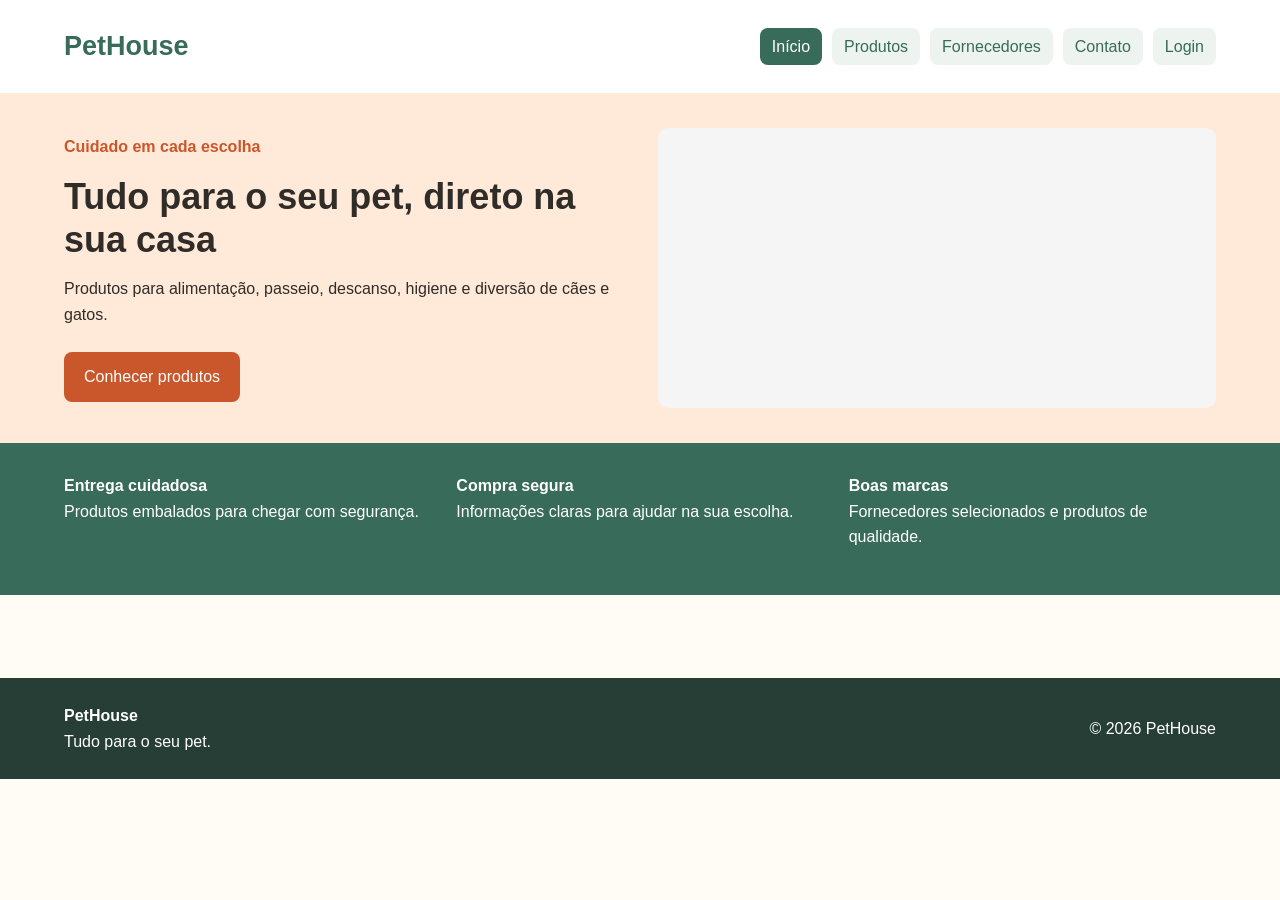
==== index.html @ 652db8f7 "Corrigir CSS e conflitos do Git no PetHouse; simplificar HTML" ====
<!DOCTYPE html>
<html lang="pt-BR">
<head>
  <meta charset="UTF-8">
  <meta name="viewport" content="width=device-width, initial-scale=1">
  <title>Início | PetHouse</title>
  <link rel="stylesheet" href="css/style.css">
</head>
<body>
  
  <header class="cabecalho">
    <a class="marca" href="index.html">PetHouse</a>
    <nav aria-label="Menu principal">
      <a href="index.html" aria-current="page">Início</a>
      <a href="produtos.html">Produtos</a>
      <a href="fornecedores.html">Fornecedores</a>
      <a href="contato.html">Contato</a>
      <a href="login.html">Login</a>
    </nav>
  </header>

  <main>
    <section class="hero" id="inicio">
      <div class="texto-intro">
        <p class="destaque">Cuidado em cada escolha</p>
        <h1>Tudo para o seu pet, direto na sua casa</h1>
        <p>Produtos para alimentação, passeio, descanso, higiene e diversão de cães e gatos.</p>
        <a class="botao" href="produtos.html">Conhecer produtos</a>
      </div>
      <figure class="pets" aria-label="Espaço para imagem"></figure>
    </section>

    <ul class="vantagens">
      <li><strong>Entrega cuidadosa</strong><p>Produtos embalados para chegar com segurança.</p></li>
      <li><strong>Compra segura</strong><p>Informações claras para ajudar na sua escolha.</p></li>
      <li><strong>Boas marcas</strong><p>Fornecedores selecionados e produtos de qualidade.</p></li>
    </ul>
  </main>

  <footer>
    <p><strong>PetHouse</strong><br>Tudo para o seu pet.</p>
    <p>© 2026 PetHouse</p>
  </footer>
</body>
</html>
---- css/style.css ----
* {
  box-sizing: border-box;
}

body {
  margin: 0;
  background: #fffbf5;
  color: #302c28;
  font-family: Arial, sans-serif;
  line-height: 1.6;
}

a {
  color: #386b5a;
}

h1, h2, p {
  margin: 0 0 15px;
}

h1 {
  font-size: 36px;
  line-height: 1.2;
}

h2 {
  font-size: 19px;
}

.cabecalho, footer {
  display: flex;
  justify-content: space-between;
  align-items: center;
  gap: 20px;
  padding: 25px 5%;
  background: white;
}

.marca {
  font-size: 27px;
  font-weight: bold;
  text-decoration: none;
}

nav {
  display: flex;
  flex-wrap: wrap;
  gap: 10px;
}

nav a {
  padding: 6px 12px;
  background: #edf4ef;
  border-radius: 8px;
  text-decoration: none;
}

nav a:hover, nav a[aria-current="page"] {
  background: #386b5a;
  color: white;
}

main {
  min-height: 65vh;
}

section {
  padding: 35px 5%;
}

.destaque, .preco {
  color: #c9572b;
  font-weight: bold;
}

.botao {
  display: inline-block;
  margin-top: 10px;
  padding: 12px 20px;
  border: 0;
  border-radius: 8px;
  background: #c9572b;
  color: white;
  font-size: 16px;
  text-decoration: none;
  cursor: pointer;
}

.hero, .contato {
  display: flex;
  align-items: center;
  gap: 35px;
}

.hero {
  background: #ffe9d9;
}

.hero .texto-intro, .hero figure, .contato .texto-intro, address {
  flex: 1;
}

figure {
  margin: 0;
  height: 160px;
  border-radius: 10px;
  background: #f5f5f5;
}

.pets {
  height: 280px;
}

ul {
  list-style: none;
  padding: 0;
  margin: 0;
}

.vantagens {
  display: flex;
  gap: 25px;
  padding: 30px 5%;
  background: #386b5a;
  color: white;
}

.vantagens li {
  flex: 1;
}

.produtos {
  display: grid;
  grid-template-columns: 1fr 1fr 1fr;
  gap: 20px;
}

.produtos li, address, form {
  padding: 20px;
  border: 1px solid #e8dfd3;
  border-radius: 15px;
  background: white;
}

.produtos img {
  width: 100%;
  height: 200px;
  object-fit: contain;
  margin-bottom: 15px;
}

.titulo {
  margin-bottom: 20px;
}

.categoria {
  color: #6b6259;
  font-size: 13px;
}

.preco {
  font-size: 20px;
}

address {
  font-style: normal;
  overflow-wrap: anywhere;
}

.login {
  max-width: 550px;
  margin: auto;
}

label {
  display: block;
  margin-bottom: 5px;
}

input {
  width: 100%;
  padding: 10px;
  margin-bottom: 15px;
  border: 1px solid #aaa;
  border-radius: 5px;
  font-size: 16px;
}

footer {
  background: #263e36;
  color: white;
}

footer p {
  margin: 0;
}

@media (max-width: 700px) {
  .cabecalho, footer, .hero, .contato, .vantagens {
    flex-direction: column;
    align-items: stretch;
  }

  .produtos {
    grid-template-columns: 1fr;
  }

  .hero figure {
    flex: auto;
  }
}
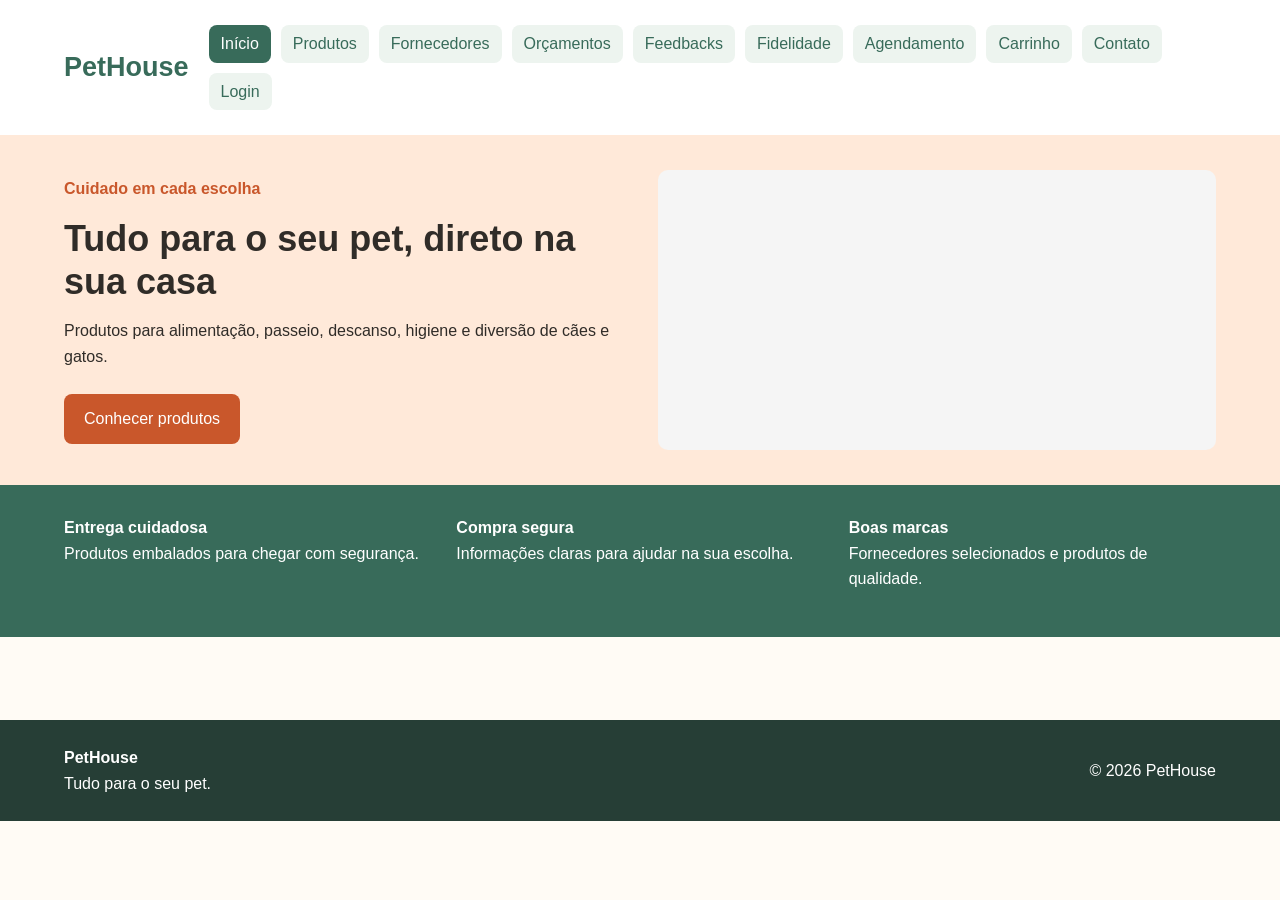
==== commit 13525d52: "Adicionar todas as paginas do ZIP e restaurar navegacao completa" ====
--- a/index.html
+++ b/index.html
@@ -14,6 +14,11 @@
       <a href="index.html" aria-current="page">Início</a>
       <a href="produtos.html">Produtos</a>
       <a href="fornecedores.html">Fornecedores</a>
+      <a href="orcamentos.html">Orçamentos</a>
+      <a href="feedbacks.html">Feedbacks</a>
+      <a href="fidelidade.html">Fidelidade</a>
+      <a href="agendamento.html">Agendamento</a>
+      <a href="carrinho.html">Carrinho</a>
       <a href="contato.html">Contato</a>
       <a href="login.html">Login</a>
     </nav>
--- a/css/style.css
+++ b/css/style.css
@@ -210,3 +210,73 @@
     flex: auto;
   }
 }
+
+form {
+  max-width: 650px;
+}
+
+select, textarea {
+  width: 100%;
+  padding: 10px;
+  margin-bottom: 15px;
+  border: 1px solid #aaa;
+  border-radius: 5px;
+  font-family: Arial, sans-serif;
+  font-size: 16px;
+}
+
+.cartoes {
+  display: grid;
+  grid-template-columns: 1fr 1fr 1fr;
+  gap: 20px;
+}
+
+.cartoes li {
+  padding: 20px;
+  border: 1px solid #e8dfd3;
+  border-radius: 15px;
+  background: white;
+}
+
+.tabela {
+  overflow-x: auto;
+  margin-bottom: 20px;
+}
+
+table {
+  width: 100%;
+  border-collapse: collapse;
+  background: white;
+}
+
+th, td {
+  padding: 12px;
+  border: 1px solid #e8dfd3;
+  text-align: left;
+}
+
+th {
+  background: #edf4ef;
+}
+
+td input {
+  width: 80px;
+  margin: 0;
+}
+
+progress {
+  width: 100%;
+  height: 20px;
+}
+
+.total {
+  color: #c9572b;
+  font-size: 20px;
+  font-weight: bold;
+}
+
+@media (max-width: 700px) {
+  .cartoes {
+    grid-template-columns: 1fr;
+  }
+}
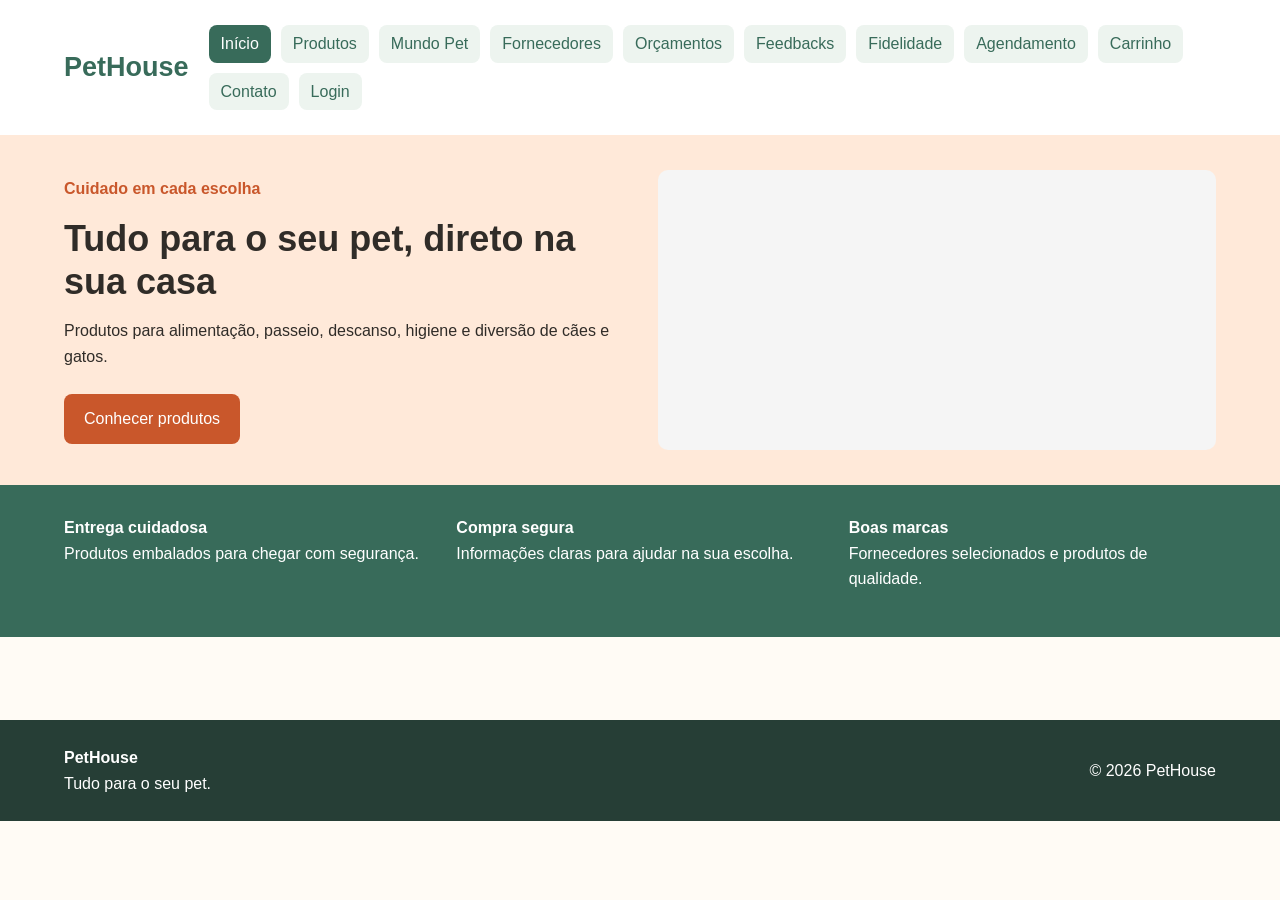
==== commit 759166b2: "Atualização do site PetHouse" ====
--- a/index.html
+++ b/index.html
@@ -13,6 +13,7 @@
     <nav aria-label="Menu principal">
       <a href="index.html" aria-current="page">Início</a>
       <a href="produtos.html">Produtos</a>
+      <a href="mundo-pet.html">Mundo Pet</a>
       <a href="fornecedores.html">Fornecedores</a>
       <a href="orcamentos.html">Orçamentos</a>
       <a href="feedbacks.html">Feedbacks</a>
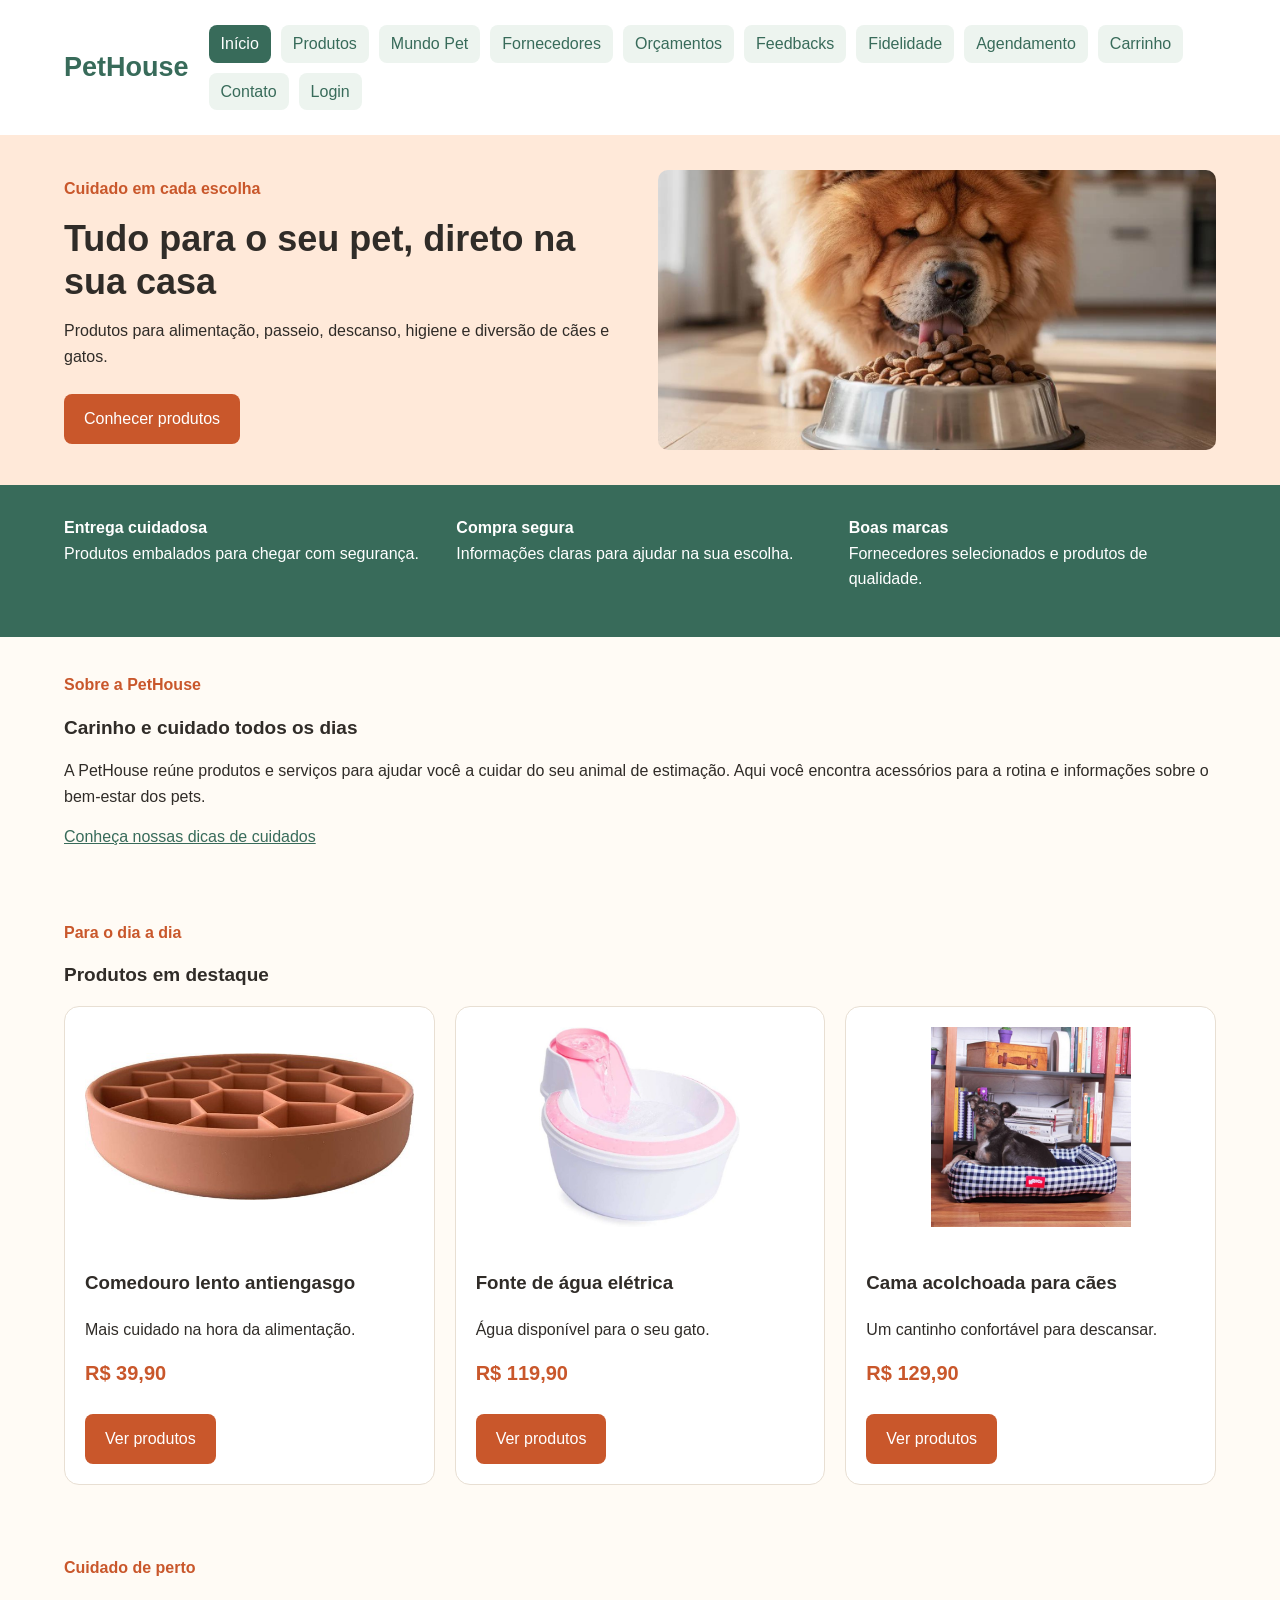
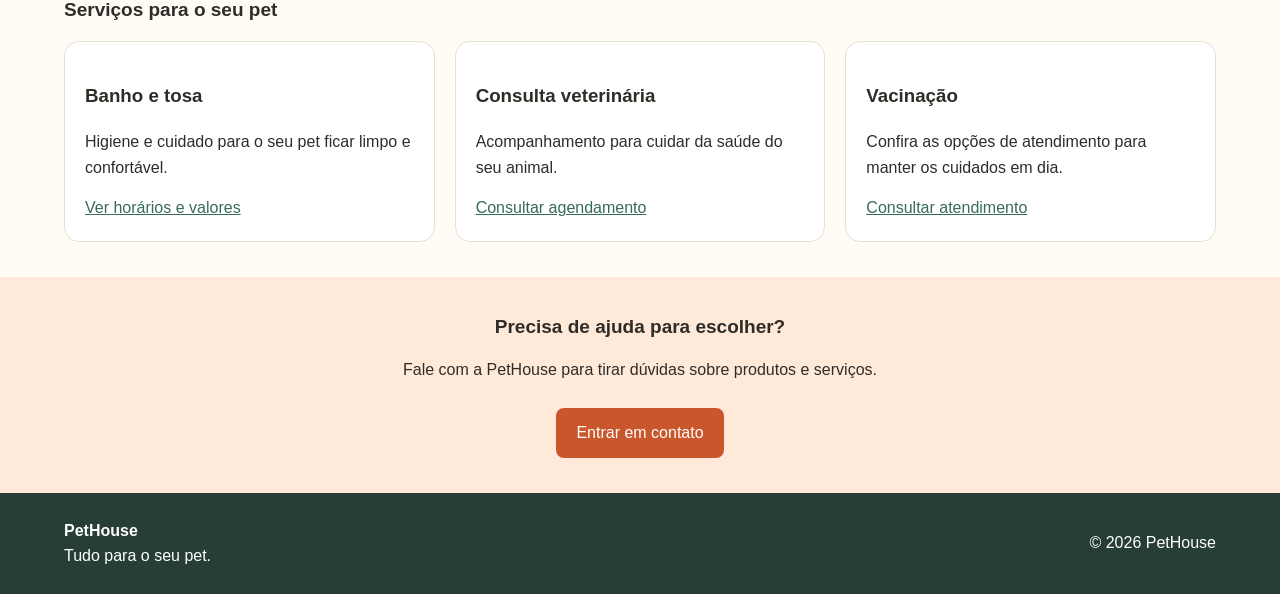
==== commit 6396ceb4: "Atualização do site PetHouse" ====
--- a/index.html
+++ b/index.html
@@ -4,6 +4,7 @@
   <meta charset="UTF-8">
   <meta name="viewport" content="width=device-width, initial-scale=1">
   <title>Início | PetHouse</title>
+  <meta name="description" content="Conheça os produtos, serviços e dicas de cuidados da PetHouse para o seu pet.">
   <link rel="stylesheet" href="css/style.css">
 </head>
 <body>
@@ -33,7 +34,9 @@
         <p>Produtos para alimentação, passeio, descanso, higiene e diversão de cães e gatos.</p>
         <a class="botao" href="produtos.html">Conhecer produtos</a>
       </div>
-      <figure class="pets" aria-label="Espaço para imagem"></figure>
+      <figure class="pets">
+        <img src="imagens/chowchow.jpg" alt="Cachorro Chow Chow comendo ração">
+      </figure>
     </section>
 
     <ul class="vantagens">
@@ -41,6 +44,69 @@
       <li><strong>Compra segura</strong><p>Informações claras para ajudar na sua escolha.</p></li>
       <li><strong>Boas marcas</strong><p>Fornecedores selecionados e produtos de qualidade.</p></li>
     </ul>
+
+    <section>
+      <p class="destaque">Sobre a PetHouse</p>
+      <h2>Carinho e cuidado todos os dias</h2>
+      <p>A PetHouse reúne produtos e serviços para ajudar você a cuidar do seu animal de estimação. Aqui você encontra acessórios para a rotina e informações sobre o bem-estar dos pets.</p>
+      <a href="mundo-pet.html">Conheça nossas dicas de cuidados</a>
+    </section>
+
+    <section>
+      <p class="destaque">Para o dia a dia</p>
+      <h2>Produtos em destaque</h2>
+      <ul class="produtos">
+        <li>
+          <img src="imagens/comedouro.jpg" alt="Comedouro lento para cães" loading="lazy">
+          <h3>Comedouro lento antiengasgo</h3>
+          <p>Mais cuidado na hora da alimentação.</p>
+          <p class="preco">R$ 39,90</p>
+          <a class="botao" href="produtos.html">Ver produtos</a>
+        </li>
+        <li>
+          <img src="imagens/fonte.jpg" alt="Fonte de água para gatos" loading="lazy">
+          <h3>Fonte de água elétrica</h3>
+          <p>Água disponível para o seu gato.</p>
+          <p class="preco">R$ 119,90</p>
+          <a class="botao" href="produtos.html">Ver produtos</a>
+        </li>
+        <li>
+          <img src="imagens/cama.jpg" alt="Cama acolchoada para cães" loading="lazy">
+          <h3>Cama acolchoada para cães</h3>
+          <p>Um cantinho confortável para descansar.</p>
+          <p class="preco">R$ 129,90</p>
+          <a class="botao" href="produtos.html">Ver produtos</a>
+        </li>
+      </ul>
+    </section>
+
+    <section>
+      <p class="destaque">Cuidado de perto</p>
+      <h2>Serviços para o seu pet</h2>
+      <ul class="cartoes">
+        <li>
+          <h3>Banho e tosa</h3>
+          <p>Higiene e cuidado para o seu pet ficar limpo e confortável.</p>
+          <a href="agendamento.html">Ver horários e valores</a>
+        </li>
+        <li>
+          <h3>Consulta veterinária</h3>
+          <p>Acompanhamento para cuidar da saúde do seu animal.</p>
+          <a href="agendamento.html">Consultar agendamento</a>
+        </li>
+        <li>
+          <h3>Vacinação</h3>
+          <p>Confira as opções de atendimento para manter os cuidados em dia.</p>
+          <a href="agendamento.html">Consultar atendimento</a>
+        </li>
+      </ul>
+    </section>
+
+    <section class="chamada">
+      <h2>Precisa de ajuda para escolher?</h2>
+      <p>Fale com a PetHouse para tirar dúvidas sobre produtos e serviços.</p>
+      <a class="botao" href="contato.html">Entrar em contato</a>
+    </section>
   </main>
 
   <footer>
--- a/css/style.css
+++ b/css/style.css
@@ -110,6 +110,22 @@
 
 .pets {
   height: 280px;
+  overflow: hidden;
+}
+
+.pets img {
+  width: 100%;
+  height: 100%;
+  object-fit: cover;
+}
+
+.hero .texto-intro, .hero .pets {
+  min-width: 0;
+}
+
+.chamada {
+  text-align: center;
+  background: #ffe9d9;
 }
 
 ul {
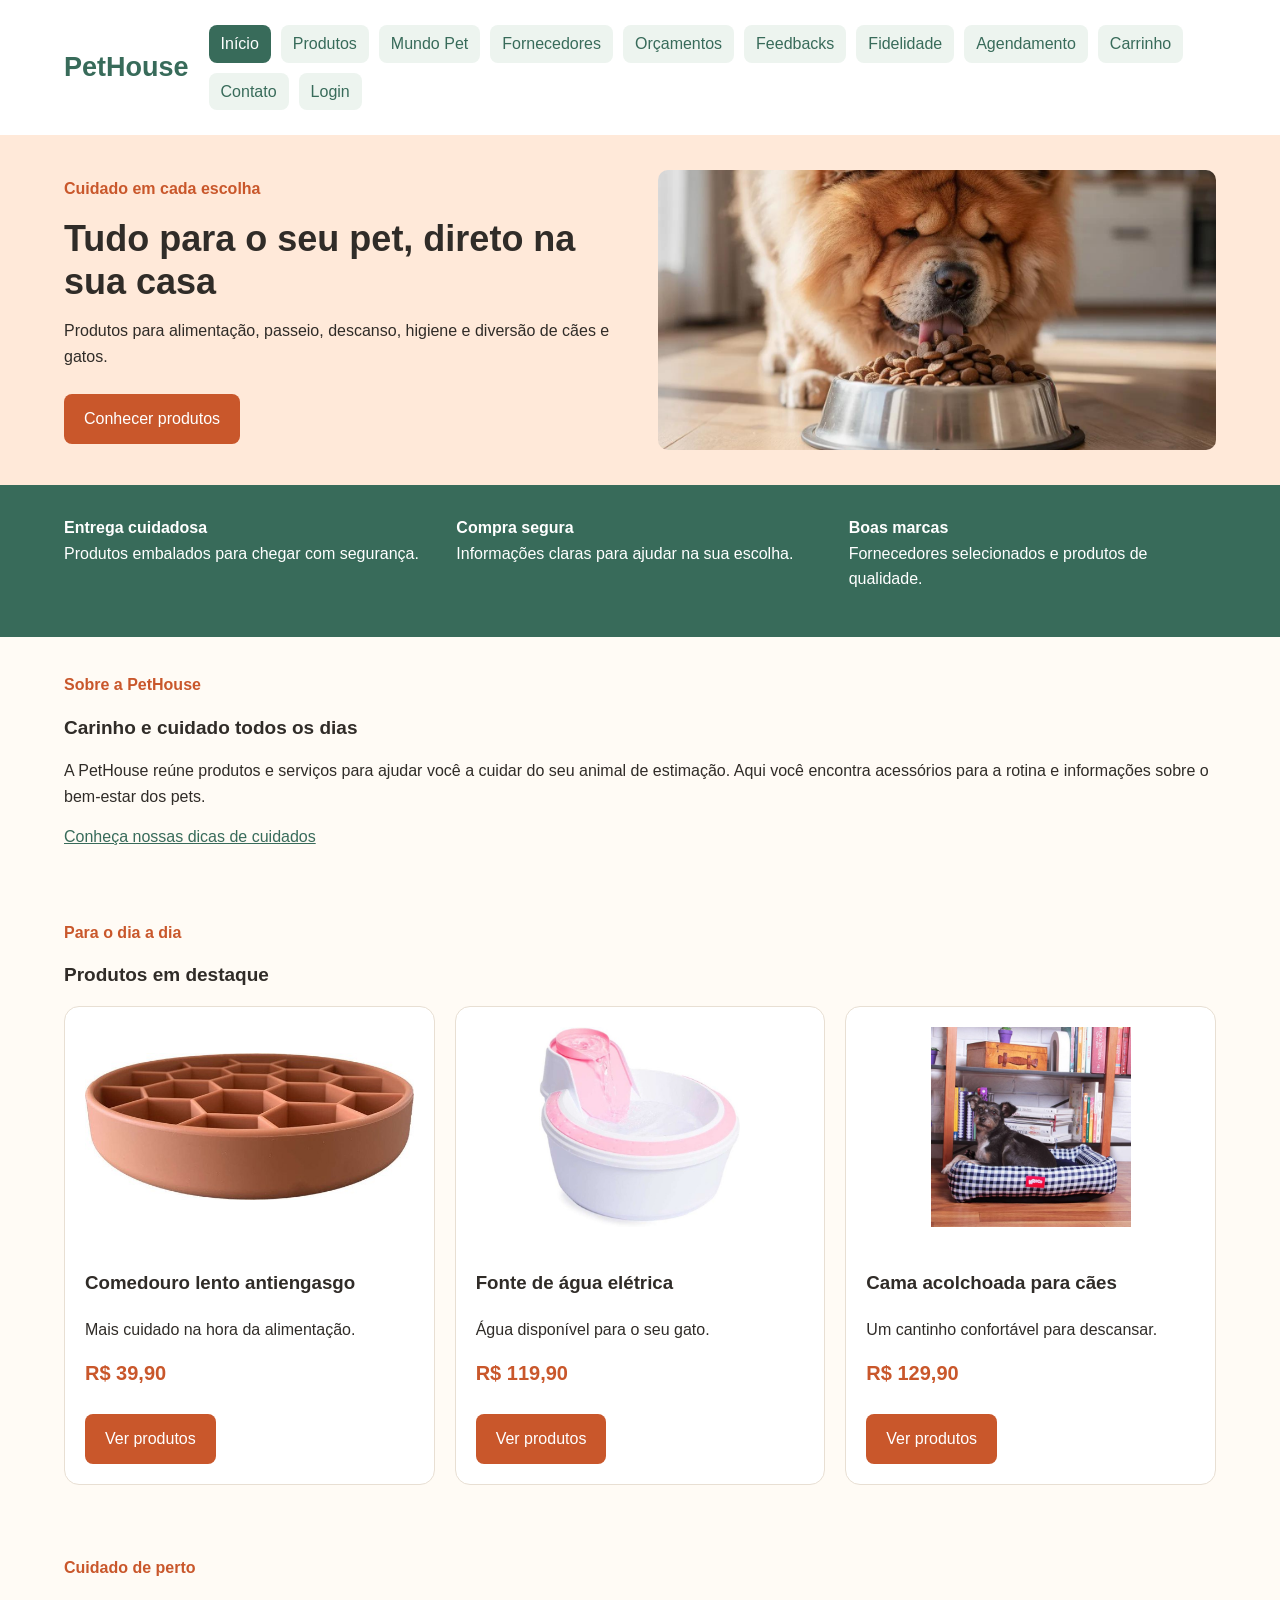
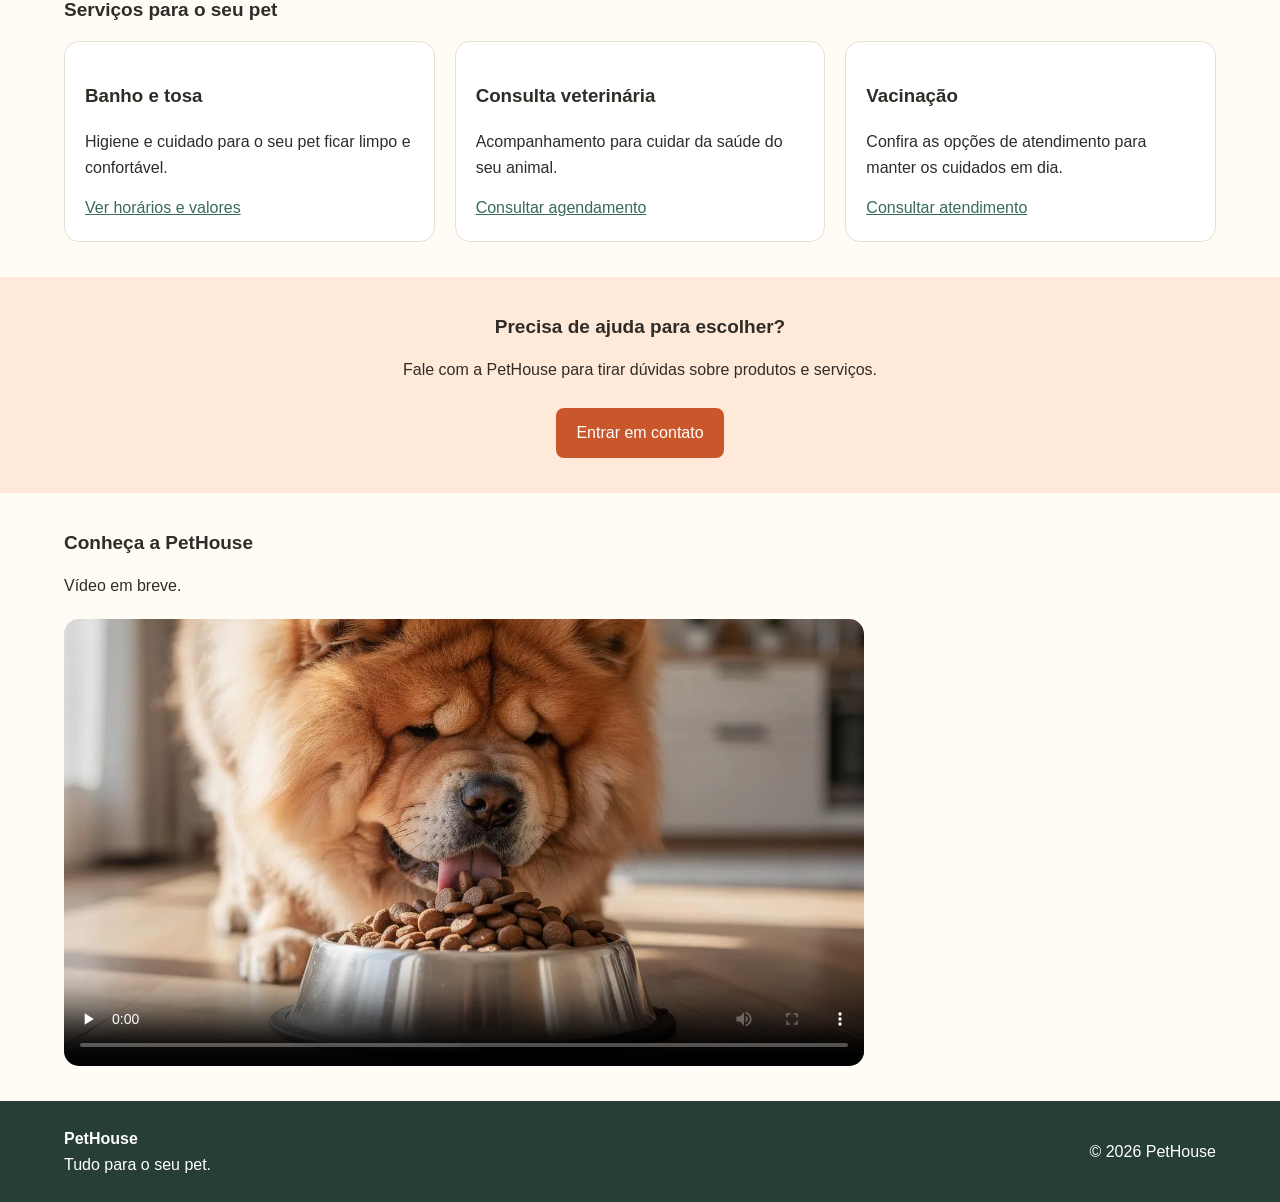
==== commit 60e9d4a5: "Atualização do site PetHouse" ====
--- a/index.html
+++ b/index.html
@@ -107,6 +107,14 @@
       <p>Fale com a PetHouse para tirar dúvidas sobre produtos e serviços.</p>
       <a class="botao" href="contato.html">Entrar em contato</a>
     </section>
+    <section>
+      <h2>Conheça a PetHouse</h2>
+      <p>Vídeo em breve.</p>
+      <video controls preload="none" poster="imagens/chowchow.jpg" aria-label="Conheça a PetHouse">
+        <source src="videos/apresentacao.mp4" type="video/mp4">
+        Seu navegador não suporta vídeo. <a href="videos/apresentacao.mp4">Baixar o vídeo</a>.
+      </video>
+    </section>
   </main>
 
   <footer>
--- a/css/style.css
+++ b/css/style.css
@@ -1,3 +1,17 @@
+:root {
+  --cor-primaria: #386b5a;
+  --cor-destaque: #c9572b;
+  --cor-fundo: #fffbf5;
+  --cor-texto: #302c28;
+  --cor-rodape: #263e36;
+  --cor-nav-bg: #edf4ef;
+  --cor-borda: #e8dfd3;
+  --cor-hero: #ffe9d9;
+  --cor-categoria: #6b6259;
+  --raio-card: 15px;
+  --raio-botao: 8px;
+  --padding-secao: 35px 5%;
+}
 
 * {
   box-sizing: border-box;
@@ -5,14 +19,14 @@
 
 body {
   margin: 0;
-  background: #fffbf5;
-  color: #302c28;
+  background: var(--cor-fundo);
+  color: var(--cor-texto);
   font-family: Arial, sans-serif;
   line-height: 1.6;
 }
 
 a {
-  color: #386b5a;
+  color: var(--cor-primaria);
 }
 
 h1, h2, p {
@@ -51,13 +65,13 @@
 
 nav a {
   padding: 6px 12px;
-  background: #edf4ef;
-  border-radius: 8px;
+  background: var(--cor-nav-bg);
+  border-radius: var(--raio-botao);
   text-decoration: none;
 }
 
 nav a:hover, nav a[aria-current="page"] {
-  background: #386b5a;
+  background: var(--cor-primaria);
   color: white;
 }
 
@@ -66,11 +80,11 @@
 }
 
 section {
-  padding: 35px 5%;
+  padding: var(--padding-secao);
 }
 
 .destaque, .preco {
-  color: #c9572b;
+  color: var(--cor-destaque);
   font-weight: bold;
 }
 
@@ -79,8 +93,8 @@
   margin-top: 10px;
   padding: 12px 20px;
   border: 0;
-  border-radius: 8px;
-  background: #c9572b;
+  border-radius: var(--raio-botao);
+  background: var(--cor-destaque);
   color: white;
   font-size: 16px;
   text-decoration: none;
@@ -94,7 +108,7 @@
 }
 
 .hero {
-  background: #ffe9d9;
+  background: var(--cor-hero);
 }
 
 .hero .texto-intro, .hero figure, .contato .texto-intro, address {
@@ -125,7 +139,7 @@
 
 .chamada {
   text-align: center;
-  background: #ffe9d9;
+  background: var(--cor-hero);
 }
 
 ul {
@@ -138,7 +152,7 @@
   display: flex;
   gap: 25px;
   padding: 30px 5%;
-  background: #386b5a;
+  background: var(--cor-primaria);
   color: white;
 }
 
@@ -154,8 +168,8 @@
 
 .produtos li, address, form {
   padding: 20px;
-  border: 1px solid #e8dfd3;
-  border-radius: 15px;
+  border: 1px solid var(--cor-borda);
+  border-radius: var(--raio-card);
   background: white;
 }
 
@@ -171,7 +185,7 @@
 }
 
 .categoria {
-  color: #6b6259;
+  color: var(--cor-categoria);
   font-size: 13px;
 }
 
@@ -204,7 +218,7 @@
 }
 
 footer {
-  background: #263e36;
+  background: var(--cor-rodape);
   color: white;
 }
 
@@ -249,8 +263,8 @@
 
 .cartoes li {
   padding: 20px;
-  border: 1px solid #e8dfd3;
-  border-radius: 15px;
+  border: 1px solid var(--cor-borda);
+  border-radius: var(--raio-card);
   background: white;
 }
 
@@ -267,12 +281,12 @@
 
 th, td {
   padding: 12px;
-  border: 1px solid #e8dfd3;
+  border: 1px solid var(--cor-borda);
   text-align: left;
 }
 
 th {
-  background: #edf4ef;
+  background: var(--cor-nav-bg);
 }
 
 td input {
@@ -286,7 +300,7 @@
 }
 
 .total {
-  color: #c9572b;
+  color: var(--cor-destaque);
   font-size: 20px;
   font-weight: bold;
 }
@@ -296,3 +310,28 @@
     grid-template-columns: 1fr;
   }
 }
+
+.banner {
+  height: 280px;
+  margin-bottom: 25px;
+  overflow: hidden;
+}
+
+.banner img {
+  width: 100%;
+  height: 100%;
+  object-fit: cover;
+}
+
+video {
+  display: block;
+  width: 100%;
+  max-width: 800px;
+  margin-top: 20px;
+  border-radius: var(--raio-card);
+}
+
+a:focus-visible, input:focus-visible, select:focus-visible, textarea:focus-visible, button:focus-visible {
+  outline: 3px solid var(--cor-destaque);
+  outline-offset: 3px;
+}
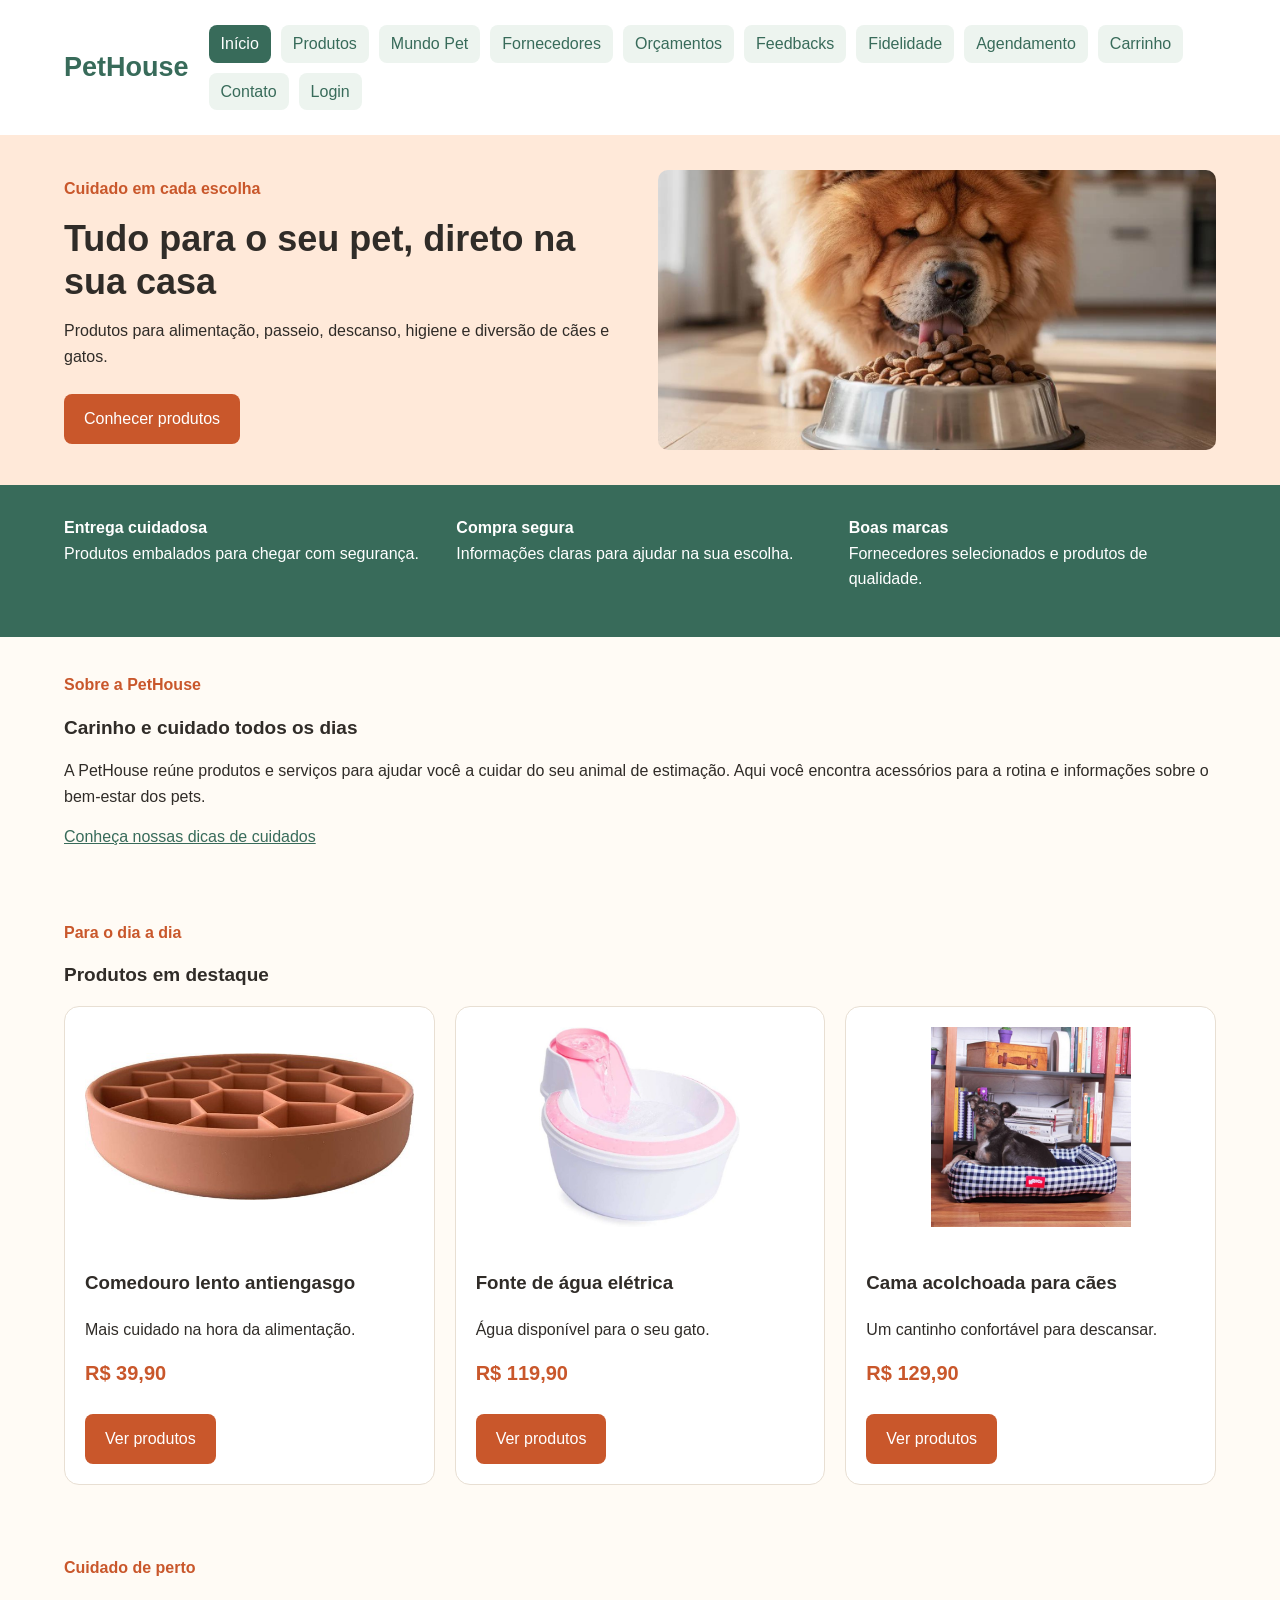
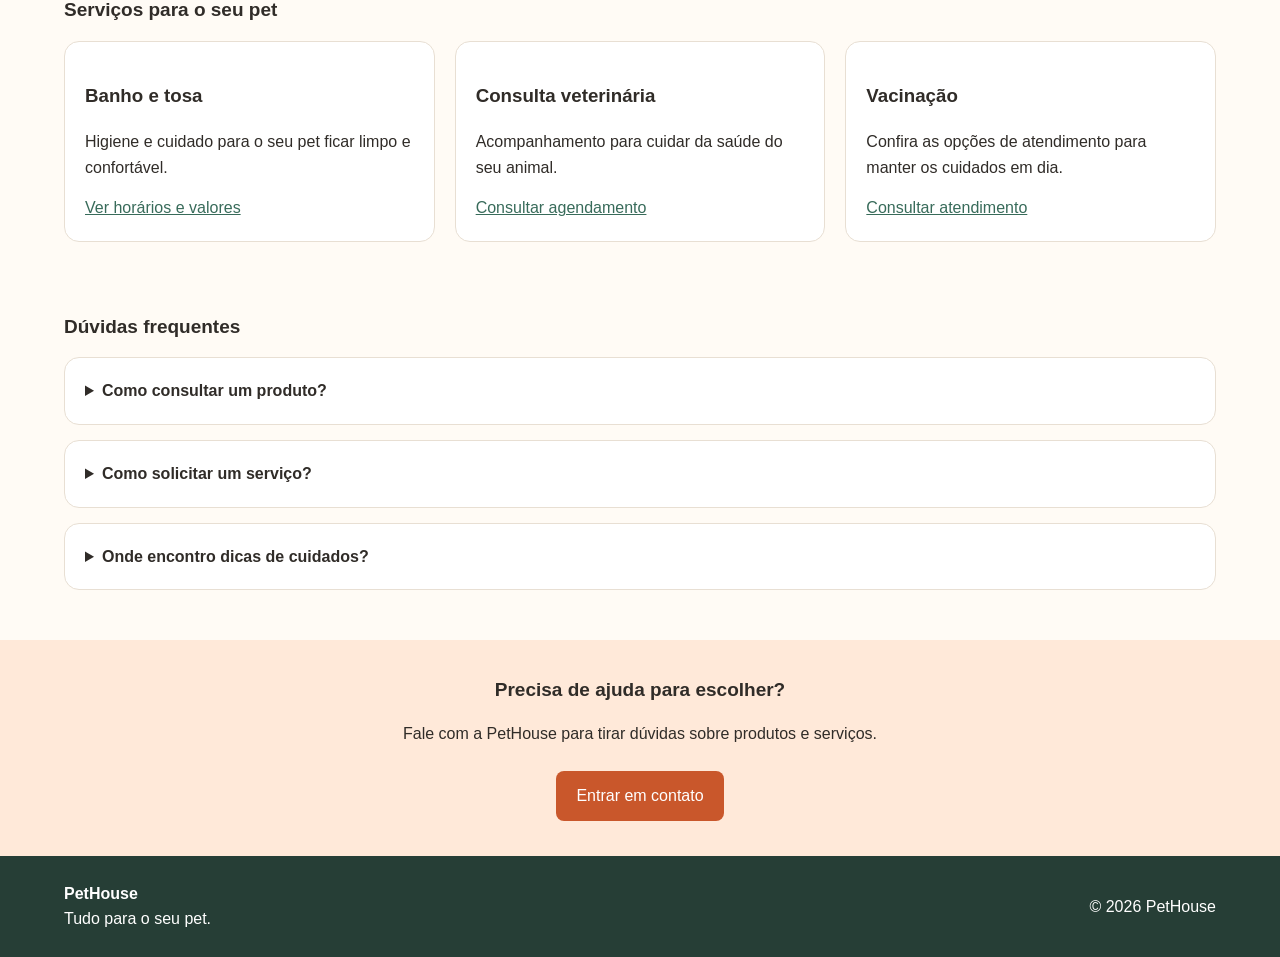
==== commit 51632b4b: "Atualização do site PetHouse" ====
--- a/index.html
+++ b/index.html
@@ -8,7 +8,8 @@
   <link rel="stylesheet" href="css/style.css">
 </head>
 <body>
-  
+  <a class="pular" href="#conteudo">Pular para o conteúdo</a>
+
   <header class="cabecalho">
     <a class="marca" href="index.html">PetHouse</a>
     <nav aria-label="Menu principal">
@@ -26,7 +27,7 @@
     </nav>
   </header>
 
-  <main>
+  <main id="conteudo">
     <section class="hero" id="inicio">
       <div class="texto-intro">
         <p class="destaque">Cuidado em cada escolha</p>
@@ -102,18 +103,27 @@
       </ul>
     </section>
 
+    <section>
+      <h2>Dúvidas frequentes</h2>
+      <details>
+        <summary>Como consultar um produto?</summary>
+        <p>Abra o catálogo, confira a descrição e o preço e use o botão de consulta do produto escolhido.</p>
+      </details>
+      <details>
+        <summary>Como solicitar um serviço?</summary>
+        <p>Na página de Agendamento, consulte os valores e preencha os dados do tutor e do pet. O envio abre seu aplicativo de e-mail.</p>
+      </details>
+      <details>
+        <summary>Onde encontro dicas de cuidados?</summary>
+        <p>A página Mundo Pet reúne informações sobre alimentação, higiene, saúde e diversão.</p>
+        <a href="mundo-pet.html">Ler dicas no Mundo Pet</a>
+      </details>
+    </section>
+
     <section class="chamada">
       <h2>Precisa de ajuda para escolher?</h2>
       <p>Fale com a PetHouse para tirar dúvidas sobre produtos e serviços.</p>
       <a class="botao" href="contato.html">Entrar em contato</a>
-    </section>
-    <section>
-      <h2>Conheça a PetHouse</h2>
-      <p>Vídeo em breve.</p>
-      <video controls preload="none" poster="imagens/chowchow.jpg" aria-label="Conheça a PetHouse">
-        <source src="videos/apresentacao.mp4" type="video/mp4">
-        Seu navegador não suporta vídeo. <a href="videos/apresentacao.mp4">Baixar o vídeo</a>.
-      </video>
     </section>
   </main>
 
--- a/css/style.css
+++ b/css/style.css
@@ -19,6 +19,9 @@
 
 body {
   margin: 0;
+  min-height: 100vh;
+  display: flex;
+  flex-direction: column;
   background: var(--cor-fundo);
   color: var(--cor-texto);
   font-family: Arial, sans-serif;
@@ -76,6 +79,7 @@
 }
 
 main {
+  flex: 1;
   min-height: 65vh;
 }
 
@@ -83,7 +87,7 @@
   padding: var(--padding-secao);
 }
 
-.destaque, .preco {
+.destaque, .preco, .total {
   color: var(--cor-destaque);
   font-weight: bold;
 }
@@ -122,12 +126,12 @@
   background: #f5f5f5;
 }
 
-.pets {
+.pets, .banner {
   height: 280px;
   overflow: hidden;
 }
 
-.pets img {
+.pets img, .banner img {
   width: 100%;
   height: 100%;
   object-fit: cover;
@@ -160,13 +164,13 @@
   flex: 1;
 }
 
-.produtos {
+.produtos, .cartoes {
   display: grid;
   grid-template-columns: 1fr 1fr 1fr;
   gap: 20px;
 }
 
-.produtos li, address, form {
+.produtos li, .cartoes li, address, form, details {
   padding: 20px;
   border: 1px solid var(--cor-borda);
   border-radius: var(--raio-card);
@@ -189,7 +193,7 @@
   font-size: 13px;
 }
 
-.preco {
+.preco, .total {
   font-size: 20px;
 }
 
@@ -198,17 +202,25 @@
   overflow-wrap: anywhere;
 }
 
-.login {
-  max-width: 550px;
-  margin: auto;
-}
-
 label {
   display: block;
   margin-bottom: 5px;
 }
 
-input {
+footer {
+  background: var(--cor-rodape);
+  color: white;
+}
+
+footer p {
+  margin: 0;
+}
+
+form {
+  max-width: 650px;
+}
+
+input, select, textarea {
   width: 100%;
   padding: 10px;
   margin-bottom: 15px;
@@ -217,13 +229,56 @@
   font-size: 16px;
 }
 
-footer {
-  background: var(--cor-rodape);
-  color: white;
-}
-
-footer p {
-  margin: 0;
+select, textarea {
+  font-family: Arial, sans-serif;
+}
+
+.tabela {
+  overflow-x: auto;
+  margin-bottom: 20px;
+}
+
+table {
+  width: 100%;
+  border-collapse: collapse;
+  background: white;
+}
+
+th, td {
+  padding: 12px;
+  border: 1px solid var(--cor-borda);
+  text-align: left;
+}
+
+th {
+  background: var(--cor-nav-bg);
+}
+
+td input {
+  width: 80px;
+  margin: 0;
+}
+
+progress {
+  width: 100%;
+  height: 20px;
+}
+
+.banner {
+  margin-bottom: 25px;
+}
+
+video {
+  display: block;
+  width: 100%;
+  max-width: 800px;
+  margin-top: 20px;
+  border-radius: var(--raio-card);
+}
+
+a:focus-visible, input:focus-visible, select:focus-visible, textarea:focus-visible, button:focus-visible {
+  outline: 3px solid var(--cor-destaque);
+  outline-offset: 3px;
 }
 
 @media (max-width: 700px) {
@@ -232,7 +287,7 @@
     align-items: stretch;
   }
 
-  .produtos {
+  .produtos, .cartoes {
     grid-template-columns: 1fr;
   }
 
@@ -241,97 +296,50 @@
   }
 }
 
-form {
-  max-width: 650px;
-}
-
-select, textarea {
-  width: 100%;
+.ajuda {
+  display: block;
+  font-size: 14px;
+  color: var(--cor-categoria);
+  margin-bottom: 15px;
+}
+
+.pular {
+  position: absolute;
+  left: -9999px;
   padding: 10px;
+  background: white;
+}
+
+.pular:focus {
+  left: 15px;
+  top: 15px;
+  z-index: 1;
+}
+
+.mapa {
+  width: 100%;
+  height: 350px;
+  border: 0;
+  border-radius: var(--raio-card);
+}
+
+details {
   margin-bottom: 15px;
-  border: 1px solid #aaa;
-  border-radius: 5px;
-  font-family: Arial, sans-serif;
-  font-size: 16px;
-}
-
-.cartoes {
-  display: grid;
-  grid-template-columns: 1fr 1fr 1fr;
-  gap: 20px;
-}
-
-.cartoes li {
-  padding: 20px;
-  border: 1px solid var(--cor-borda);
-  border-radius: var(--raio-card);
-  background: white;
-}
-
-.tabela {
-  overflow-x: auto;
-  margin-bottom: 20px;
-}
-
-table {
-  width: 100%;
-  border-collapse: collapse;
-  background: white;
-}
-
-th, td {
-  padding: 12px;
-  border: 1px solid var(--cor-borda);
-  text-align: left;
-}
-
-th {
-  background: var(--cor-nav-bg);
-}
-
-td input {
-  width: 80px;
-  margin: 0;
-}
-
-progress {
-  width: 100%;
-  height: 20px;
-}
-
-.total {
-  color: var(--cor-destaque);
-  font-size: 20px;
+}
+
+summary {
   font-weight: bold;
-}
-
-@media (max-width: 700px) {
-  .cartoes {
-    grid-template-columns: 1fr;
-  }
-}
-
-.banner {
-  height: 280px;
-  margin-bottom: 25px;
-  overflow: hidden;
-}
-
-.banner img {
-  width: 100%;
-  height: 100%;
-  object-fit: cover;
-}
-
-video {
-  display: block;
-  width: 100%;
-  max-width: 800px;
-  margin-top: 20px;
-  border-radius: var(--raio-card);
-}
-
-a:focus-visible, input:focus-visible, select:focus-visible, textarea:focus-visible, button:focus-visible {
-  outline: 3px solid var(--cor-destaque);
-  outline-offset: 3px;
-}
+  cursor: pointer;
+}
+
+details p {
+  margin-top: 15px;
+}
+
+input:focus:invalid, textarea:focus:invalid {
+  border-color: #a62a22;
+}
+
+.produtos li, .cartoes li {
+  min-width: 0;
+}
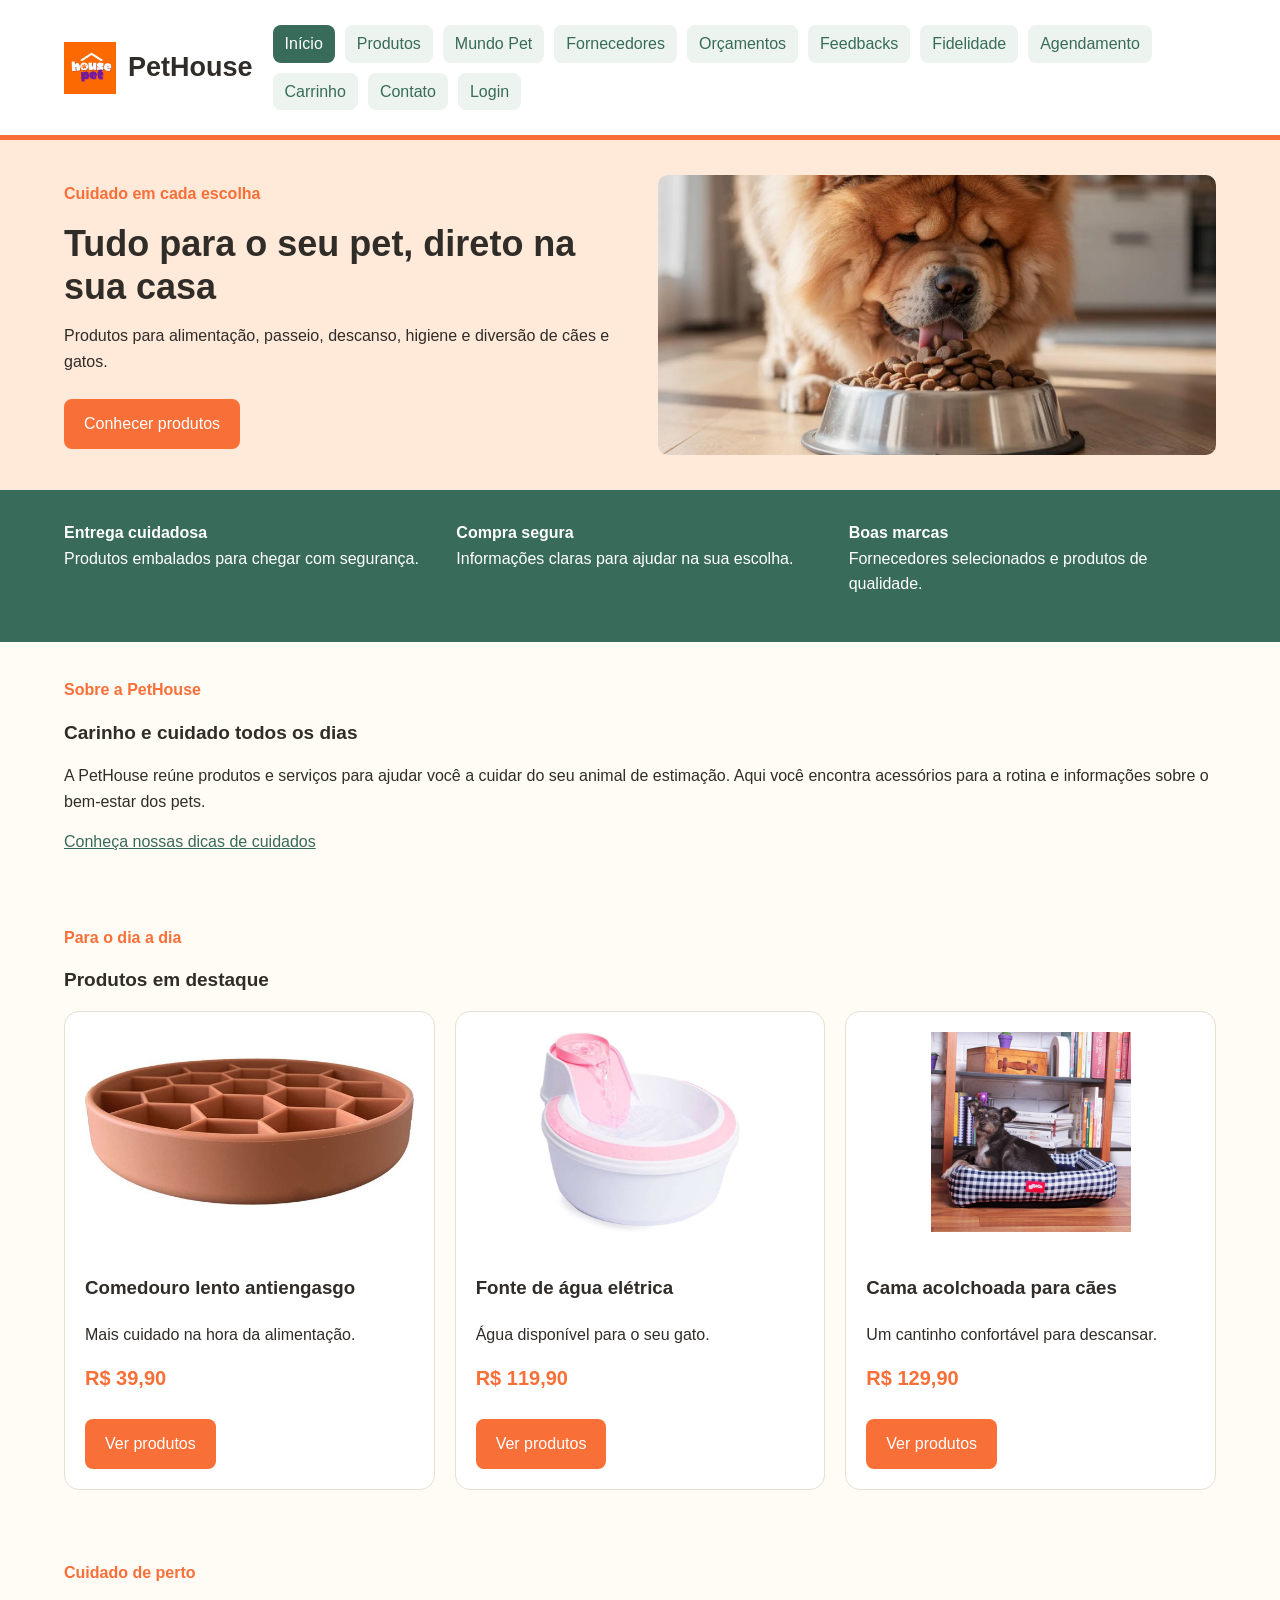
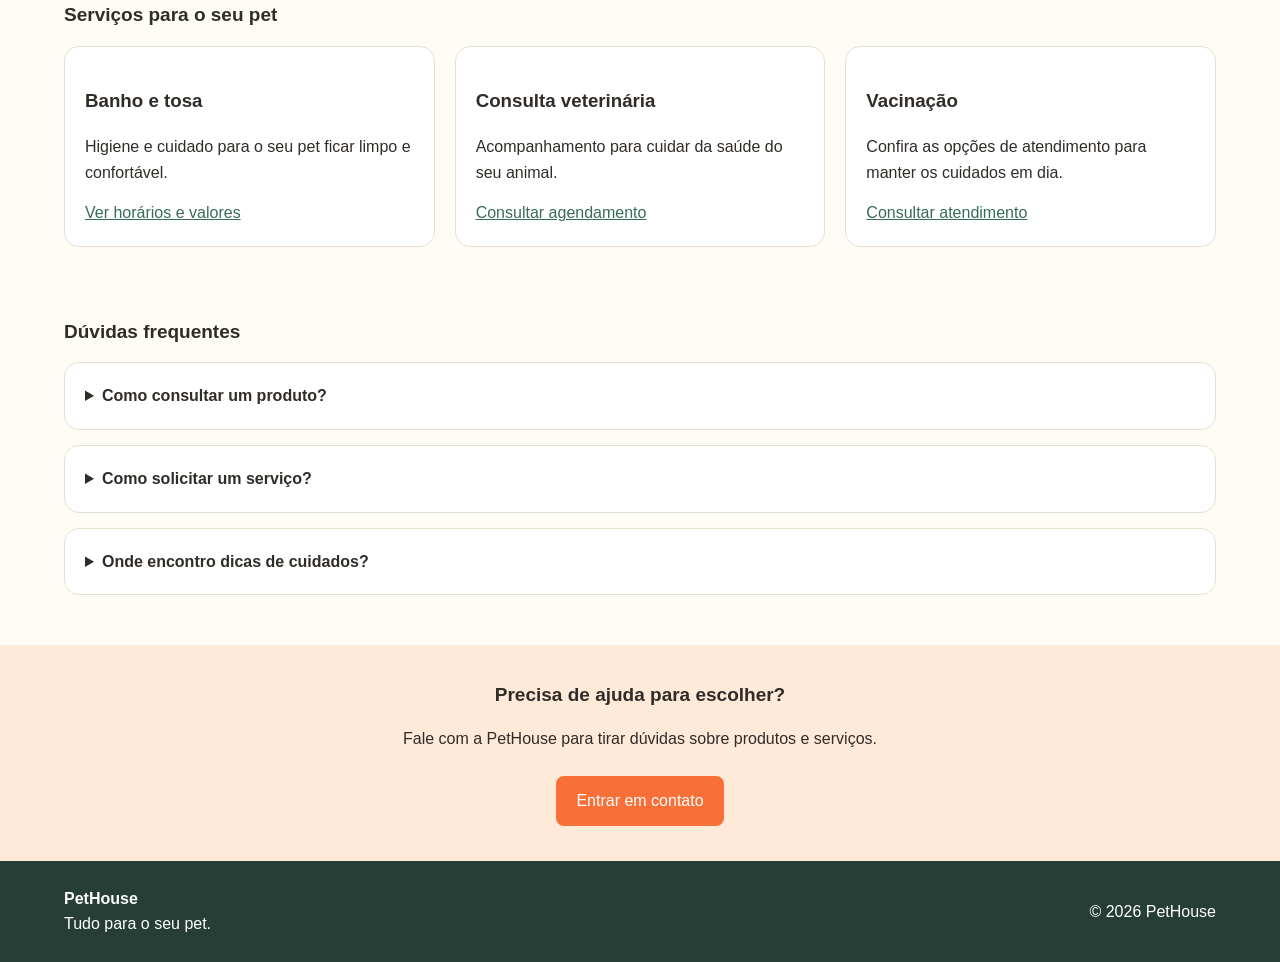
==== commit dd922ada: "Atualização" ====
--- a/index.html
+++ b/index.html
@@ -3,6 +3,7 @@
 <head>
   <meta charset="UTF-8">
   <meta name="viewport" content="width=device-width, initial-scale=1">
+  <link rel="icon" type="image/png" href="imagens/logo-pethouse.png">
   <title>Início | PetHouse</title>
   <meta name="description" content="Conheça os produtos, serviços e dicas de cuidados da PetHouse para o seu pet.">
   <link rel="stylesheet" href="css/style.css">
@@ -11,7 +12,7 @@
   <a class="pular" href="#conteudo">Pular para o conteúdo</a>
 
   <header class="cabecalho">
-    <a class="marca" href="index.html">PetHouse</a>
+    <a class="marca" href="index.html"><img class="logo-marca" src="imagens/logo-pethouse.png" alt=""><span>PetHouse</span></a>
     <nav aria-label="Menu principal">
       <a href="index.html" aria-current="page">Início</a>
       <a href="produtos.html">Produtos</a>
--- a/css/style.css
+++ b/css/style.css
@@ -1,6 +1,6 @@
 :root {
   --cor-primaria: #386b5a;
-  --cor-destaque: #c9572b;
+  --cor-destaque: #f96f38;
   --cor-fundo: #fffbf5;
   --cor-texto: #302c28;
   --cor-rodape: #263e36;
@@ -54,10 +54,28 @@
   background: white;
 }
 
+.cabecalho {
+  border-bottom: 5px solid var(--cor-destaque);
+}
+
 .marca {
+  display: flex;
+  align-items: center;
+  gap: 12px;
   font-size: 27px;
   font-weight: bold;
   text-decoration: none;
+  color: inherit;
+}
+
+.logo-marca {
+  display: block;
+  width: 52px;
+  height: auto;
+}
+
+.marca span {
+  line-height: 1;
 }
 
 nav {
@@ -323,6 +341,14 @@
   border-radius: var(--raio-card);
 }
 
+.video-servicos {
+  width: 100%;
+  max-width: 800px;
+  aspect-ratio: 16 / 9;
+  border: 0;
+  border-radius: var(--raio-card);
+}
+
 details {
   margin-bottom: 15px;
 }
